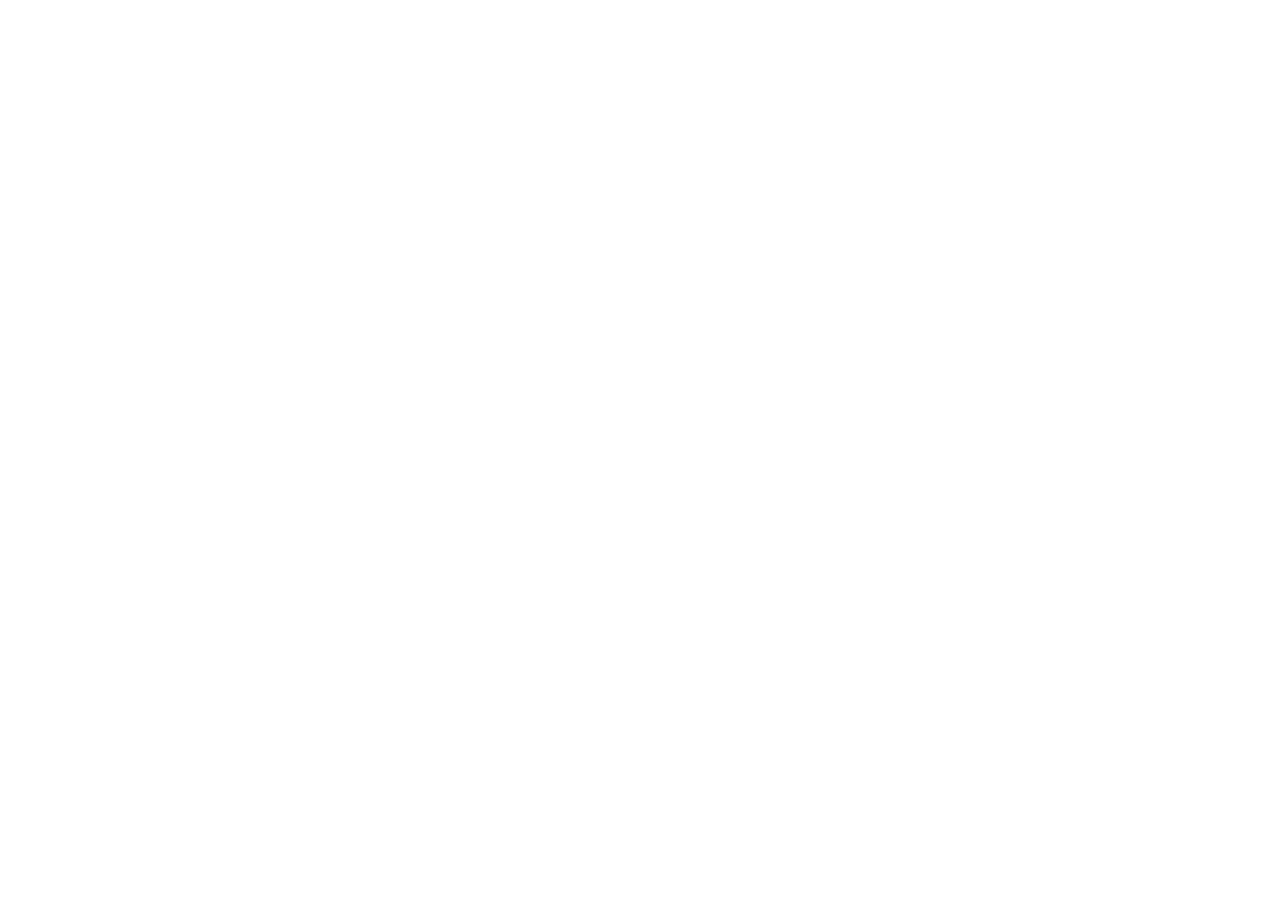
==== index.html @ 569fb0bd "Add files via upload Deploy Throwing AI Coach" ====
<!doctype html>
<html lang="zh-CN">
  <head>
    <meta charset="UTF-8" />
    <meta name="viewport" content="width=device-width, initial-scale=1.0" />
    <meta http-equiv="Content-Security-Policy" content="default-src 'self'; script-src 'self' 'wasm-unsafe-eval'; style-src 'self' 'unsafe-inline'; img-src 'self' data: blob:; media-src 'self' blob:; font-src 'self' data:; connect-src 'self' https://throwing-ai-coach-d4dpineb79f1d4.api.tcloudbasegateway.com; worker-src 'self' blob:; object-src 'none'; base-uri 'self'; form-action 'self'" />
    <title>投掷 AI 教练</title>
    <script type="module" crossorigin src="/assets/index-DCWFsBew.js"></script>
    <link rel="stylesheet" crossorigin href="/assets/index-Cymkn9hP.css">
  <link rel="manifest" href="/manifest.webmanifest"><script id="vite-plugin-pwa:register-sw" src="/registerSW.js"></script></head>
  <body>
    <div id="root"></div>
  </body>
</html>
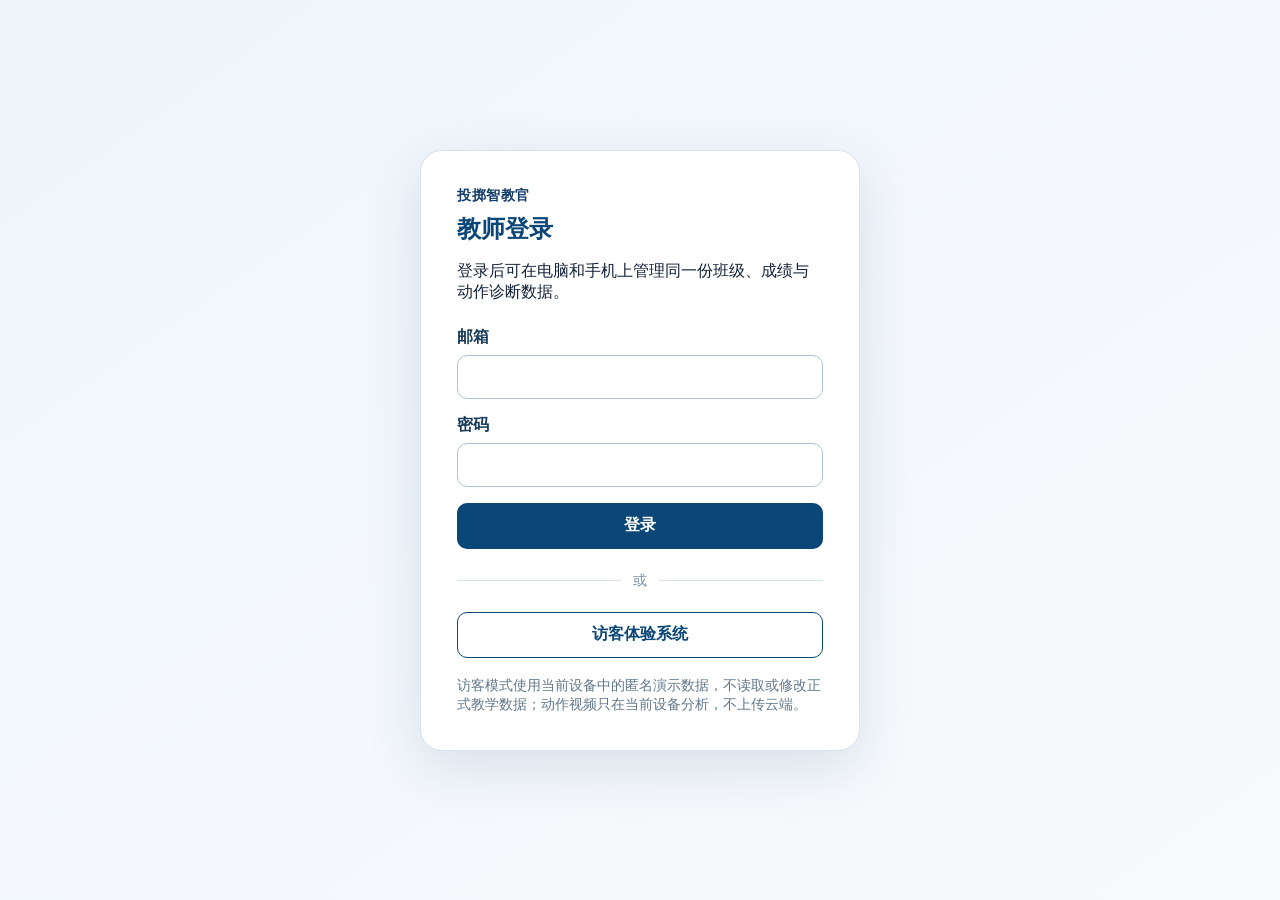
==== commit 276be5fe: "Add files via upload" ====
--- a/index.html
+++ b/index.html
@@ -5,8 +5,8 @@
     <meta name="viewport" content="width=device-width, initial-scale=1.0" />
     <meta http-equiv="Content-Security-Policy" content="default-src 'self'; script-src 'self' 'wasm-unsafe-eval'; style-src 'self' 'unsafe-inline'; img-src 'self' data: blob:; media-src 'self' blob:; font-src 'self' data:; connect-src 'self' https://throwing-ai-coach-d4dpineb79f1d4.api.tcloudbasegateway.com; worker-src 'self' blob:; object-src 'none'; base-uri 'self'; form-action 'self'" />
     <title>投掷 AI 教练</title>
-    <script type="module" crossorigin src="/assets/index-DCWFsBew.js"></script>
-    <link rel="stylesheet" crossorigin href="/assets/index-Cymkn9hP.css">
+    <script type="module" crossorigin src="/assets/index-DrW95f9c.js"></script>
+    <link rel="stylesheet" crossorigin href="/assets/index-utz-5mv-.css">
   <link rel="manifest" href="/manifest.webmanifest"><script id="vite-plugin-pwa:register-sw" src="/registerSW.js"></script></head>
   <body>
     <div id="root"></div>
--- a/assets/index-utz-5mv-.css
+++ b/assets/index-utz-5mv-.css
@@ -0,0 +1 @@
+:root{--color-primary:#123c69;--color-accent:#ff7a1a;--color-success:#138a5b;--color-bg:#f4f7fb;--color-surface:#fff;--color-text:#132238;--radius-card:18px;--shadow-card:0 10px 30px #123c691a;font-family:Microsoft YaHei,PingFang SC,system-ui,sans-serif}*{box-sizing:border-box}body{min-width:320px;color:var(--color-text);background:var(--color-bg);margin:0}a{color:inherit;text-decoration:none}:is(a,button,input,select,summary):focus-visible{outline:3px solid var(--color-accent);outline-offset:3px}.app-shell{grid-template-columns:15rem minmax(0,1fr);min-height:100vh;display:grid}.app-nav{color:#fff;background:var(--color-primary);padding:1.5rem 1rem}.app-nav h1{margin:0 0 2rem;font-size:1.25rem}.app-nav ul{gap:.4rem;margin:0;padding:0;list-style:none;display:grid}.app-nav a{border-radius:10px;padding:.7rem .8rem;display:block}.app-nav a[aria-current=page],.app-nav a:hover{background:#ffffff29}.app-content{width:min(100%,72rem);padding:clamp(1.25rem,3vw,3rem)}.page-card{background:var(--color-surface);border-radius:var(--radius-card);box-shadow:var(--shadow-card);padding:clamp(1.25rem,3vw,2rem)}.page-card h2{color:var(--color-primary);margin-top:0}.prototype-switch{color:#fff;background:var(--color-accent);margin-top:2rem}.prototype-switch a{padding:.75rem .8rem;font-weight:700;display:block}.pwa-install-hint{color:#eef6ff;background:#0000001a;border:1px solid #ffffff47;border-radius:10px;margin-top:1rem;padding:.75rem;font-size:.8rem;line-height:1.5}.pwa-install-hint p{margin:0}.pwa-install-hint p+p{color:#ffe3bd;margin-top:.45rem;font-weight:700}.student-page{max-width:42rem}.eyebrow{color:var(--color-primary);letter-spacing:.04em;margin:0 0 .5rem;font-size:.875rem;font-weight:700}.primary-action,.secondary-action{min-height:2.75rem;font:inherit;cursor:pointer;border:0;border-radius:10px;justify-content:center;align-items:center;padding:.65rem 1rem;font-weight:700;display:inline-flex}.primary-action{color:#fff;background:var(--color-primary)}.secondary-action{color:var(--color-primary);background:#e8f0f8}.capture-checklist{gap:.75rem;padding-left:1.4rem;line-height:1.6;display:grid}.data-quality-notice{border-left:4px solid var(--color-accent);border-radius:0 var(--radius-card) var(--radius-card) 0;background:#fff4e9;margin-top:1.5rem;padding:1rem;line-height:1.5}.data-quality-notice p{margin:.4rem 0 0}.capture-actions{gap:1rem;margin-top:1.5rem;display:grid}.upload-field{gap:.5rem;font-weight:700;display:grid}.upload-field input{width:100%}.upload-field small{color:#52657a;font-weight:400}.form-error{color:#ad1f1f;margin:0;font-weight:700}.trial-persistence-notice{z-index:20;color:#4a2b13;background:#fff4e9;border-bottom:1px solid #e2a25d;justify-content:center;align-items:center;gap:1rem;padding:.65rem 1rem;font-weight:700;display:flex;position:sticky;top:0}.trial-persistence-notice button{border:1px solid var(--color-primary);color:var(--color-primary);font:inherit;cursor:pointer;background:#fff;border-radius:8px;padding:.35rem .65rem}.score-entry-dialog{background:#f7fbff;border:1px solid #9cb3c9;border-radius:12px;gap:1rem;margin-top:1.5rem;padding:1rem;display:grid}.score-entry-dialog h3{color:var(--color-primary);margin:0}.score-entry-dialog form{gap:.8rem;display:grid}.score-entry-dialog label{gap:.35rem;font-weight:700;display:grid}.score-entry-dialog input,.score-entry-dialog textarea{min-height:2.5rem;font:inherit;border:1px solid #9cb3c9;border-radius:8px;padding:.45rem .6rem}.score-entry-dialog textarea{resize:vertical;min-height:5rem}.score-entry-actions{flex-wrap:wrap;justify-content:flex-end;gap:.75rem;display:flex}.score-entry-confirm{background:#fff8f6;border:1px solid #ad1f1f;border-radius:10px;gap:.75rem;padding:1rem;display:grid}.score-entry-confirm p{margin:0}.pose-correction-point:focus-visible{outline-offset:4px;box-shadow:0 0 0 2px #132336;outline:4px solid var(--color-accent)!important}.review-note{color:#69430e;background:#fff8da;border-radius:10px;padding:.75rem}.assessment-disclosure{color:#52657a;flex-wrap:wrap;align-items:center;gap:.5rem;margin:0 0 1rem;font-size:.875rem;font-weight:700;display:flex}.prototype-badge{white-space:nowrap;border-radius:999px;padding:.2rem .55rem;font-size:.8rem;font-weight:700;display:inline-flex}.prototype-badge--demo{color:#69430e;background:#fff4d6}.prototype-badge--real{color:#084e37;background:#ddf7eb}.privacy-notice{color:#31465d;background:#f1f6fb;border-left:4px solid #52657a;border-radius:0 10px 10px 0;padding:.75rem 1rem;line-height:1.5}.metric-grid{grid-template-columns:repeat(auto-fit,minmax(10rem,1fr));gap:1rem;margin:1rem 0;display:grid}.metric-card,.diagnosis-card,.training-task{background:#fbfdff;border:1px solid #d6e0ea;border-radius:12px;padding:1rem}.metric-card p,.metric-card strong,.metric-card small{display:block}.metric-card p{color:#52657a;margin:0}.metric-card strong{color:var(--color-primary);margin:.25rem 0;font-size:1.5rem}.phase-score-list{grid-template-columns:repeat(auto-fit,minmax(8rem,1fr));gap:.75rem;display:grid}.phase-score-list div{background:#f1f6fb;border-radius:10px;padding:.75rem}.phase-score-list dt{color:#52657a;font-size:.875rem}.phase-score-list dd{margin:.25rem 0 0;font-weight:700}.diagnosis-card{margin:.75rem 0}.diagnosis-card h4{color:var(--color-primary);margin:0}.diagnosis-card p{margin:.5rem 0}.diagnosis-impact,.student-diagnosis-metrics{color:#52657a;font-size:.875rem}.student-diagnosis-metrics{margin:.5rem 0;padding-left:1.25rem}p.improvement-advice{border-left:4px solid var(--color-accent);color:#4a2b13;background:#fff4e9;border-radius:0 10px 10px 0;margin:.75rem 0 0;padding:.75rem .875rem;font-weight:700;line-height:1.5}p.improvement-advice strong{color:var(--color-primary);margin-bottom:.2rem;display:block}p.improvement-advice>.improvement-advice{background:0 0;border:0;border-radius:0;padding:0}.training-tasks{gap:1rem;display:grid}.training-task h3{margin-top:0}.radar-comparison{min-height:260px;margin-top:1rem}.teacher-page{gap:1rem;max-width:72rem;display:grid}.teacher-page-header{padding:.5rem 0}.teacher-page-header h2{color:var(--color-primary);margin:0;font-size:clamp(1.8rem,4vw,2.75rem)}.teacher-page-header p{color:#52657a;margin:.5rem 0}.teacher-page-header .task-context{font-size:.875rem}.report-filters{grid-template-columns:repeat(4,minmax(9rem,1fr));gap:.75rem;margin-bottom:1rem;display:grid}.report-filters label{color:#31465d;gap:.35rem;font-weight:700;display:grid}.report-filters input,.report-filters select{min-height:2.65rem;font:inherit;background:#fff;border:1px solid #9cb3c9;border-radius:8px;padding:.45rem .6rem}.export-panel .form-error{margin-top:.75rem}.section-heading{justify-content:space-between;align-items:center;gap:1rem;margin-bottom:1rem;display:flex}.section-heading h3,.section-heading p{margin:0}.section-heading p{color:#52657a;margin-top:.35rem}.section-heading-actions{white-space:nowrap;align-items:center;gap:.75rem;display:flex}.inline-record-form{background:#f1f6fb;border-radius:12px;grid-template-columns:repeat(3,minmax(8rem,1fr)) auto;align-items:end;gap:.75rem;padding:1rem;display:grid}.inline-record-form label,.record-edit-form label{color:#31465d;gap:.35rem;font-weight:700;display:grid}.inline-record-form input,.inline-record-form select,.record-edit-form input,.record-edit-form select,.record-actions select{min-height:2.6rem;font:inherit;background:#fff;border:1px solid #9cb3c9;border-radius:8px;padding:.45rem .6rem}.record-edit-form,.archive-confirmation{background:#fbfdff;border:1px solid #b9cde0;border-radius:12px;gap:.75rem;margin:1rem 0;padding:1rem;display:grid}.record-edit-form{grid-template-columns:repeat(3,minmax(8rem,1fr))}.record-edit-form h4,.record-edit-form>div{grid-column:1/-1;margin:0}.record-edit-form>div,.archive-confirmation>div{gap:.65rem;display:flex}.archive-confirmation{background:#fffaf4;border-color:#e2a25d}.archive-confirmation p{margin:0}.roster-list,.archived-records ul{gap:.55rem;margin:1rem 0 0;padding:0;list-style:none;display:grid}.roster-list li,.archived-records li{border:1px solid #d6e0ea;border-radius:10px;justify-content:space-between;align-items:center;gap:1rem;padding:.75rem;display:flex}.roster-list li>div:first-child{gap:.2rem;display:grid}.roster-list li span{color:#52657a;font-size:.875rem}.record-actions{flex-wrap:wrap;justify-content:flex-end;align-items:end;gap:.45rem;display:flex}.record-actions label{color:#52657a;gap:.2rem;font-size:.75rem;display:grid}.record-actions button,.archived-records button{cursor:pointer;background:#fff;border:1px solid #9cb3c9;border-radius:8px;min-height:2.35rem;padding:.4rem .65rem}.archived-records h4{color:#31465d;margin-bottom:.4rem}.archived-records p{color:#52657a}.teacher-dashboard-grid{grid-template-columns:minmax(0,1.4fr) minmax(15rem,.8fr);gap:1rem;display:grid}.teacher-dashboard-grid h3,.page-card h3{color:var(--color-primary);margin-top:0}.problem-rate-list{gap:.5rem;display:grid}.problem-rate-row{width:100%;color:inherit;font:inherit;text-align:left;cursor:pointer;background:#fbfdff;border:1px solid #d6e0ea;border-radius:10px;grid-template-columns:1fr auto auto;gap:1rem;padding:.7rem .75rem;display:grid}.problem-rate-row:hover{border-color:var(--color-primary);background:#f1f6fb}.problem-rate-row small{color:#52657a}.group-insight-list{grid-template-columns:repeat(2,minmax(0,1fr));gap:.5rem;display:grid}.group-insight-card{color:inherit;background:#f1f6fb;border:1px solid #d3e1ee;border-radius:10px;gap:.3rem;padding:.7rem;text-decoration:none;display:grid}.group-insight-card:hover,.group-insight-card:focus-visible{border-color:var(--color-primary);box-shadow:0 0 0 3px #0e588b26}.group-insight-card strong{color:var(--color-primary)}.group-insight-card span{font-size:.875rem}.teacher-recommendation{border-left:4px solid var(--color-accent);background:#fff4e9;margin:1rem 0 0;padding:.75rem}.student-record-list{gap:.5rem;margin:0;padding:0;list-style:none;display:grid}.student-record-list li{border-bottom:1px solid #d6e0ea;justify-content:space-between;align-items:center;gap:1rem;padding:.7rem;display:flex}.student-record-list a,.report-page a{color:var(--color-primary);font-weight:700}.assessment-evidence-list{gap:1rem;display:grid}.evidence-block{border-left:4px solid var(--color-accent);background:#fffaf4;padding:.75rem}.evidence-block h4{margin:0}.evidence-block ul{margin-bottom:0}.teacher-evidence-details{margin-top:.65rem}.teacher-evidence-details summary{color:var(--color-primary);cursor:pointer;font-weight:700}.teacher-evidence-details>:not(summary){margin-left:.25rem}.empty-state{border-radius:var(--radius-card);text-align:center;background:var(--color-surface);border:1px dashed #9cb3c9;padding:1.5rem}.empty-state h2{color:var(--color-primary);margin:0}.empty-state p{color:#52657a;margin-bottom:0}.group-grid{grid-template-columns:repeat(4,minmax(12rem,1fr));gap:1rem;display:grid;overflow-x:auto}.group-column{background:#f7fbff;border:1px dashed #9cb3c9;border-radius:12px;min-height:12rem;padding:.75rem}.group-column.is-selected{border:2px solid var(--color-primary);background:#e9f4ff}.group-column h3{margin:0 0 .75rem}.group-student{cursor:grab;background:#fff;border-radius:10px;gap:.35rem;margin-bottom:.75rem;padding:.75rem;display:grid;box-shadow:0 1px 3px #0000001a}.group-student p{margin:0;font-size:.875rem}.group-student label{gap:.25rem;font-size:.875rem;display:grid}.group-student select,.upload-field input{min-height:2.5rem;font:inherit;padding:.35rem}.coach-prompt-chips{flex-wrap:wrap;gap:.5rem;margin:.75rem 0 1rem;display:flex}.coach-question-form{grid-template-columns:1fr auto;align-items:end;gap:.5rem;display:grid}.coach-question-form label{grid-column:1/-1;font-weight:700}.coach-question-form input{min-height:2.75rem;font:inherit;border:1px solid #9cb3c9;border-radius:10px;padding:.65rem .75rem}.coach-answer{background:#f1f6fb;border-radius:12px;margin-top:1rem;padding:1rem}.coach-answer p{margin:0 0 .5rem;line-height:1.6}.coach-sample-size{color:#52657a;font-weight:700}.coach-evidence{border-top:1px solid #c9d8e6;margin-top:.75rem;padding-top:.75rem}.coach-evidence summary{cursor:pointer;font-weight:700}.coach-evidence ul{margin:.5rem 0 0;padding-left:1.25rem}.prescription-workspace{grid-template-columns:minmax(13rem,.75fr) minmax(18rem,1.4fr) minmax(15rem,1fr);align-items:start;gap:1rem;display:grid}.prescription-panel{min-width:0}.prescription-panel h3{margin-top:0}.prescription-panel h4{color:var(--color-primary);margin:1.25rem 0 .5rem}.prescription-student-details,.exercise-selection-card dl{gap:.6rem;margin:0;display:grid}.prescription-student-details div,.exercise-selection-card dl div{grid-template-columns:minmax(4.5rem,auto) 1fr;gap:.5rem;display:grid}.prescription-student-details dt,.exercise-selection-card dt{color:#52657a;font-size:.875rem}.prescription-student-details dd,.exercise-selection-card dd{margin:0;font-weight:700}.prescription-diagnosis-list{gap:.5rem;margin:0;padding:0;list-style:none;display:grid}.prescription-diagnosis-list li{border-left:3px solid var(--color-accent);background:#fff4e9;padding:.55rem .65rem}.exercise-settings{grid-template-columns:repeat(2,minmax(0,1fr));gap:.75rem;margin:1rem 0;display:grid}.exercise-selection-list{border:0;gap:.75rem;min-width:0;margin:0;padding:0;display:grid}.exercise-selection-list legend{color:var(--color-primary);margin-bottom:.75rem;padding:0;font-weight:700}.exercise-selection-card{background:#fbfdff;border:1px solid #d6e0ea;border-radius:12px;padding:.85rem}.exercise-selection-card.is-selected{border-color:var(--color-primary);background:#f1f6fb;box-shadow:0 0 0 2px #0e588b1a}.exercise-selection-card label{color:var(--color-primary);align-items:center;gap:.55rem;font-weight:700;display:flex}.exercise-selection-card p{color:#31465d;margin:.55rem 0;line-height:1.45}.exercise-selection-card dl{border-top:1px solid #d6e0ea;padding-top:.6rem}.empty-selection,.safety-guidance{border-left:4px solid var(--color-accent);background:#fff4e9;padding:.75rem;line-height:1.5}.review-status{color:var(--color-primary);margin:0 0 1rem;font-weight:700}.prescription-action-bar{-webkit-backdrop-filter:blur(6px);backdrop-filter:blur(6px);background:#fffffff5;border:1px solid #b9cde0;border-radius:12px;flex-wrap:wrap;justify-content:space-between;align-items:center;gap:.75rem 1rem;margin:1rem 0;padding:.85rem 1rem;display:flex;position:sticky;bottom:1rem;box-shadow:0 5px 16px #1c3f5b24}.prescription-action-bar p{margin:0}.prescription-action-bar>div{flex-wrap:wrap;gap:.65rem;display:flex}.prescription-action-bar .review-note{flex-basis:100%}@media print{.app-nav,.print-button,.pwa-install-hint{display:none!important}.app-shell{display:block}.app-content{width:100%;padding:0}.page-card{box-shadow:none;break-inside:avoid}.teacher-page-header h2,.page-card h3{color:#000}}@media (prefers-reduced-motion:reduce){*,:before,:after{scroll-behavior:auto!important;transition-duration:.01ms!important;animation-duration:.01ms!important;animation-iteration-count:1!important}}@media (width<=720px){.app-shell{display:block}.app-nav{padding:1rem}.app-nav h1{margin-bottom:1rem}.app-nav ul{grid-template-columns:repeat(auto-fit,minmax(7rem,1fr))}.prototype-switch{margin-top:1rem}.teacher-dashboard-grid{grid-template-columns:1fr}.section-heading,.roster-list li,.archived-records li{flex-direction:column;align-items:stretch}.section-heading-actions{justify-content:space-between}.inline-record-form,.record-edit-form{grid-template-columns:1fr}.record-edit-form h4,.record-edit-form>div{grid-column:auto}.record-actions{justify-content:flex-start}.report-filters{grid-template-columns:1fr}}@media (width<=1080px){.prescription-workspace{grid-template-columns:1fr}.prescription-action-bar{position:static}}@media (width<=420px){.exercise-settings{grid-template-columns:1fr}.prescription-action-bar>div{width:100%}.prescription-action-bar button{flex:1}}.login-page,.auth-loading{background:linear-gradient(145deg,#eef5fb,#f8fafc);place-items:center;min-height:100vh;padding:24px;display:grid}.login-card{background:#fff;border:1px solid #d7e2ec;border-radius:22px;width:min(100%,440px);padding:36px;box-shadow:0 18px 55px #0f3d621f}.login-card h1{color:#0b4678;margin:6px 0 10px}.login-card form{gap:16px;margin-top:24px;display:grid}.login-card label{color:#183b57;gap:7px;font-weight:700;display:grid}.login-card input{min-height:44px;font:inherit;border:1px solid #afc3d3;border-radius:10px;padding:10px 12px}.login-card button{color:#fff;min-height:46px;font:inherit;cursor:pointer;background:#0b4678;border:0;border-radius:10px;font-weight:700}.login-card button:disabled{opacity:.65;cursor:wait}.login-divider{color:#7890a3;align-items:center;gap:12px;margin:22px 0;font-size:.9rem;display:flex}.login-divider:before,.login-divider:after{content:"";background:#d7e2ec;flex:1;height:1px}.login-card .guest-entry{color:#0b4678;background:#fff;border:1px solid #0b4678;width:100%}.login-card .guest-entry:hover{background:#eef5fb}.form-error{color:#b42318;margin:0}.privacy-copy{color:#60778a;margin:18px 0 0;font-size:.9rem}.training-prescription{border-top:1px solid #e2e8f0;margin-top:1rem;padding-top:1rem}.training-prescription-header{margin-bottom:.9rem}.training-prescription-header>strong{color:#1e3a5f;margin-bottom:.35rem;font-size:1.05rem;display:block}.training-prescription-header p{color:#64748b;margin:0;line-height:1.6}.training-exercise-list{grid-template-columns:repeat(3,minmax(0,1fr));gap:.8rem;margin-top:.8rem;display:grid}.training-exercise{background:#fff;border:1px solid #dbe4ee;border-radius:12px;padding:.9rem;box-shadow:0 2px 8px #0f172a0d}.training-exercise-title{flex-direction:column;align-items:flex-start;gap:.4rem;margin-bottom:.65rem;display:flex}.training-exercise-title>strong{color:#172033;font-size:1rem}.training-level-label{border-radius:999px;align-items:center;padding:.2rem .55rem;font-size:.78rem;font-weight:700;line-height:1.4;display:inline-flex}.training-exercise-correct{border-top:4px solid #f59e0b}.training-exercise-correct .training-level-label{color:#92400e;background:#fff7ed}.training-exercise-strengthen{border-top:4px solid #3b82f6}.training-exercise-strengthen .training-level-label{color:#1d4ed8;background:#eff6ff}.training-exercise-transfer{border-top:4px solid #10b981}.training-exercise-transfer .training-level-label{color:#047857;background:#ecfdf5}.training-exercise p{color:#475569;margin:.45rem 0;font-size:.92rem;line-height:1.6}.training-cue{background:#f8fafc;border-radius:8px;padding:.55rem .65rem;color:#334155!important;margin-top:.65rem!important}.training-review-note{background:#f8fafc;border-radius:8px;padding:.65rem .8rem;font-size:.85rem;line-height:1.55;color:#64748b!important;margin-top:.9rem!important}@media (width<=900px){.training-exercise-list{grid-template-columns:1fr}}.diagnosis-summary{color:#35516f;background:#f0f7ff;border-radius:10px;margin:.75rem 0 1rem;padding:.75rem 1rem;line-height:1.6}.diagnosis-summary strong{color:#2563eb;font-size:1.05rem}.diagnosis-problem-label{color:#2563eb;letter-spacing:.02em;background:#eef5ff;border-radius:999px;align-items:center;margin-bottom:.55rem;padding:.25rem .65rem;font-size:.82rem;font-weight:700;display:inline-flex}.diagnosis-problem-label+h4{margin-top:0}
